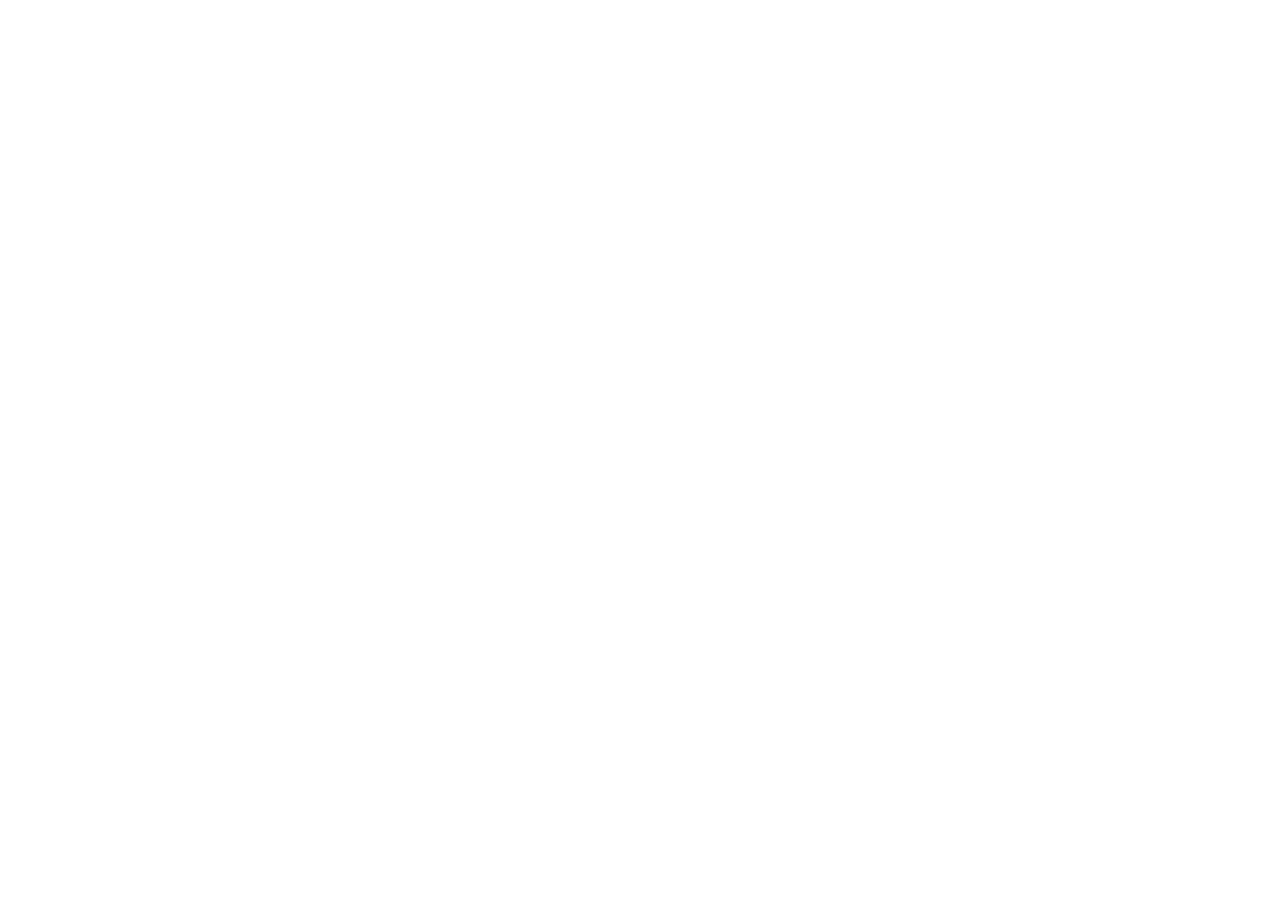
==== index.html @ 23569880 "Initialize HTML, JS, CSS files" ====
<!DOCTYPE html>
<html lang="en">
<head>
    <meta charset="UTF-8">
    <meta http-equiv="X-UA-Compatible" content="IE=edge">
    <meta name="viewport" content="width=device-width, initial-scale=1.0">
    <title>Weather App</title>
</head>
<body>
    
</body>
</html>
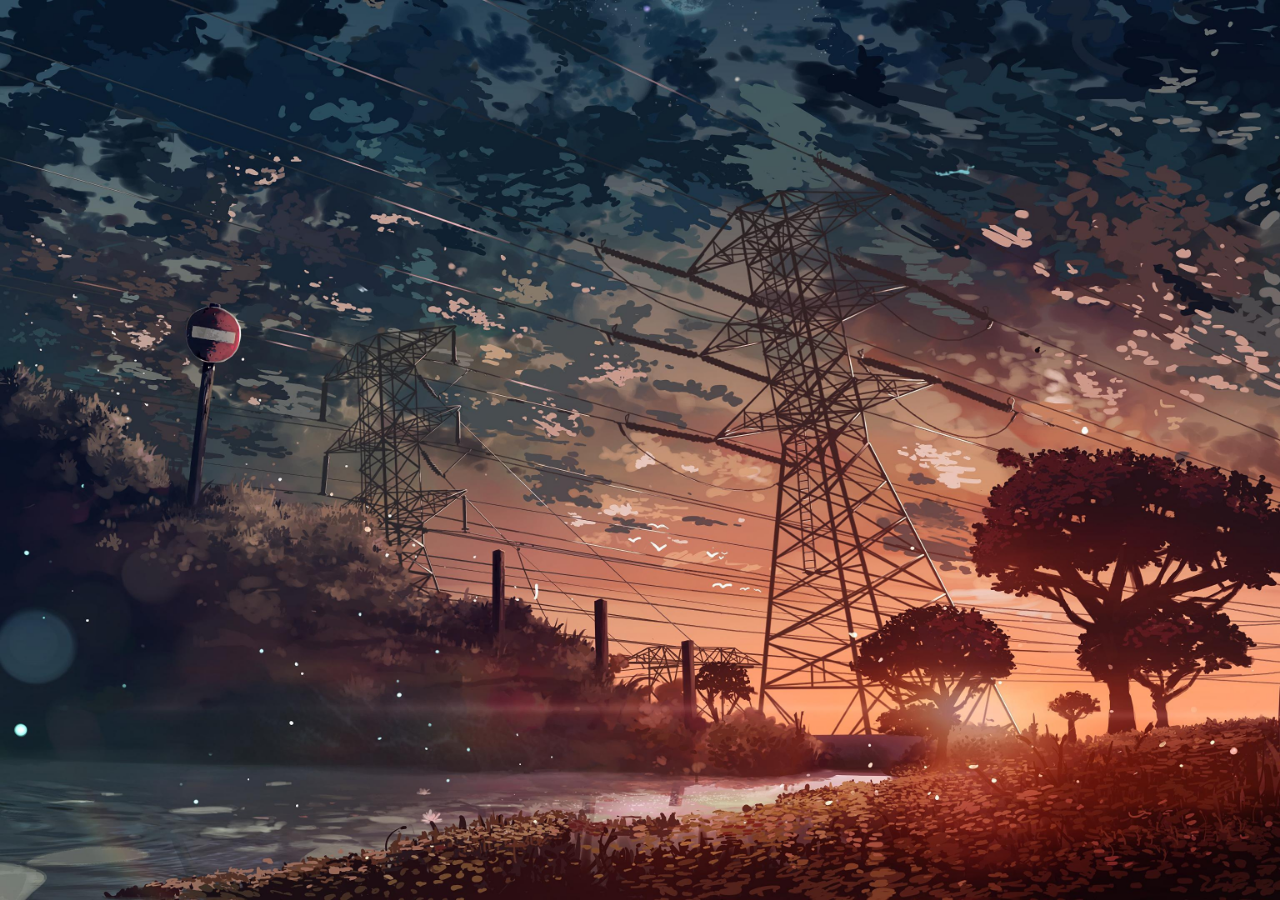
==== commit 81af724a: "Add background image" ====
--- a/index.html
+++ b/index.html
@@ -4,9 +4,11 @@
     <meta charset="UTF-8">
     <meta http-equiv="X-UA-Compatible" content="IE=edge">
     <meta name="viewport" content="width=device-width, initial-scale=1.0">
+    <link rel = "stylesheet" href = "style.css">
+    <script src = "script.js" defer></script>
     <title>Weather App</title>
 </head>
 <body>
-    
+
 </body>
 </html>--- a/style.css
+++ b/style.css
@@ -0,0 +1,10 @@
+html, body {
+    min-height: 100%;
+}
+
+body {
+    background-image:url('images/wallpaper2.jpg');
+    background-repeat:no-repeat;
+    background-size: cover;
+    background-position: center;
+}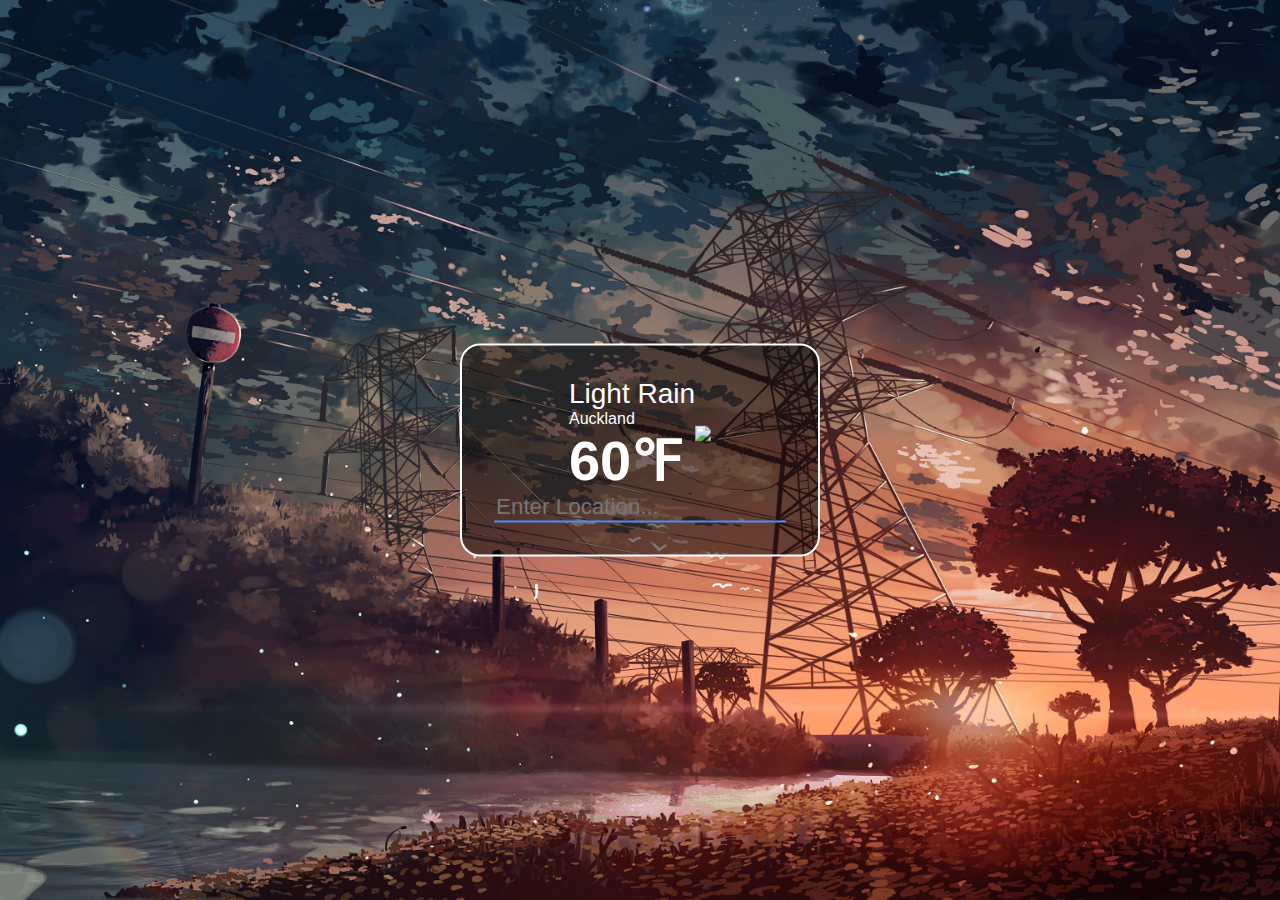
==== commit 42cd323a: "Add current weather display" ====
--- a/index.html
+++ b/index.html
@@ -5,10 +5,28 @@
     <meta http-equiv="X-UA-Compatible" content="IE=edge">
     <meta name="viewport" content="width=device-width, initial-scale=1.0">
     <link rel = "stylesheet" href = "style.css">
+    <link rel="stylesheet" href="https://maxcdn.bootstrapcdn.com/bootstrap/4.0.0-alpha.6/css/bootstrap.min.css" integrity="sha384-rwoIResjU2yc3z8GV/NPeZWAv56rSmLldC3R/AZzGRnGxQQKnKkoFVhFQhNUwEyJ" crossorigin="anonymous">
     <script src = "script.js" defer></script>
     <title>Weather App</title>
 </head>
 <body>
+    <div id = "current">
+        <div class="weather-card">
+            <div class="header">
+                <div class = "precipitation" id="precipitation">Light Rain</div>
+                <div class="city">Auckland</div>
+                <div class="temperature">60&#8457</div>
+            </div>
+            <div class="weather-image">
+                <img id="icon" src="https://openweathermap.org/img/wn/04n@2x.png">
+            </div>
+        </div>
+        <div>
+            <input placeholder="Enter Location..." type="text" name="fname" autofocus />
+            <div class="error"></div>
+            <div class="error"></div>
+        </div>
+    </div>
 
 </body>
 </html>--- a/style.css
+++ b/style.css
@@ -7,4 +7,62 @@
     background-repeat:no-repeat;
     background-size: cover;
     background-position: center;
-}+    
+}
+
+
+
+#current {
+    display: flex;
+    flex-direction: column;
+    justify-content: center;
+    align-items: center;
+
+    position: absolute;
+    top: 50%;
+    left: 50%;
+    transform: translate(-50%,-50%);
+
+    padding: 32px;
+    border: solid 2px white;
+    background: rgba(0, 0, 0, 0.5);
+    border-radius: 20px;
+}
+
+.weather-card {
+    display: flex;
+    flex-direction: row;
+    align-items: center;
+    font-family: montserrat,sans-serif;
+    color:white;
+}
+
+#precipitation {
+    font-size: 28px;;
+}
+
+.temperature {
+    font-size: 56px;
+    font-weight: bolder;
+}
+
+input {
+    border: 0;
+    outline: 0;
+    background: transparent;
+    border-bottom: 2px solid white;
+    font-size: 1.4rem;
+    color: white;
+}
+
+input:focus {
+    border-bottom: 2px solid #4c8bf8;
+}
+
+.error {
+    color: white;
+    font-size: x-small;
+    inline-size: 250px;
+    overflow-wrap: break-word;
+    text-align: center;
+}
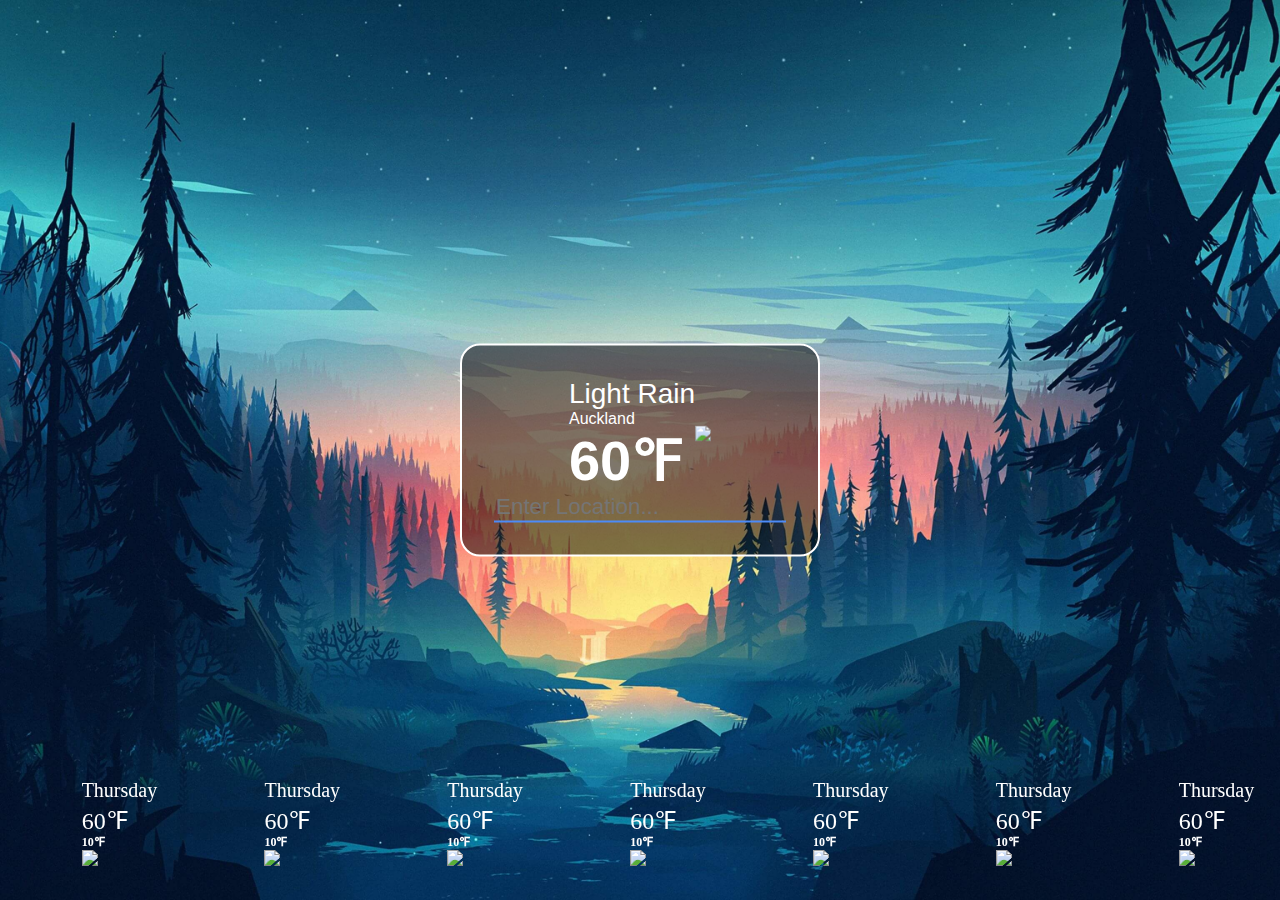
==== commit e5c2421d: "Add daily weather cards styling" ====
--- a/index.html
+++ b/index.html
@@ -28,5 +28,77 @@
         </div>
     </div>
 
+    <div id ="bottom">
+        <div class="daily-forecast" id="one">
+            <div class="small-card">
+                <div class="day">Thursday</div>
+                <div class="high">60&#8457</div>
+                <div class="low">10&#8457</div>
+                <div class="daily-icon">
+                    <img id="daily-icon" src="https://openweathermap.org/img/wn/04n@2x.png">
+                </div>
+            </div>
+        </div>
+        <div class="daily-forecast" id="two">
+            <div class="small-card">
+                <div class="day">Thursday</div>
+                <div class="high">60&#8457</div>
+                <div class="low">10&#8457</div>
+                <div class="daily-icon">
+                    <img id="daily-icon" src="https://openweathermap.org/img/wn/04n@2x.png">
+                </div>
+            </div>
+        </div>
+        <div class="daily-forecast" id="three">
+            <div class="small-card">
+                <div class="day">Thursday</div>
+                <div class="high">60&#8457</div>
+                <div class="low">10&#8457</div>
+                <div class="daily-icon">
+                    <img id="daily-icon" src="https://openweathermap.org/img/wn/04n@2x.png">
+                </div>
+            </div>
+        </div>
+        <div class="daily-forecast" id="four">
+            <div class="small-card">
+                <div class="day">Thursday</div>
+                <div class="high">60&#8457</div>
+                <div class="low">10&#8457</div>
+                <div class="daily-icon">
+                    <img id="daily-icon" src="https://openweathermap.org/img/wn/04n@2x.png">
+                </div>
+            </div>
+        </div>
+        <div class="daily-forecast" id="five">
+            <div class="small-card">
+                <div class="day">Thursday</div>
+                <div class="high">60&#8457</div>
+                <div class="low">10&#8457</div>
+                <div class="daily-icon">
+                    <img id="daily-icon" src="https://openweathermap.org/img/wn/04n@2x.png">
+                </div>
+            </div>
+        </div>
+        <div class="daily-forecast" id="six">
+            <div class="small-card">
+                <div class="day">Thursday</div>
+                <div class="high">60&#8457</div>
+                <div class="low">10&#8457</div>
+                <div class="daily-icon">
+                    <img id="daily-icon" src="https://openweathermap.org/img/wn/04n@2x.png">
+                </div>
+            </div>
+        </div>
+        <div class="daily-forecast" id="seven">
+            <div class="small-card">
+                <div class="day">Thursday</div>
+                <div class="high">60&#8457</div>
+                <div class="low">10&#8457</div>
+                <div class="daily-icon">
+                    <img id="daily-icon" src="https://openweathermap.org/img/wn/04n@2x.png">
+                </div>
+            </div> 
+        </div>
+    </div>
 </body>
 </html>--- a/style.css
+++ b/style.css
@@ -1,17 +1,17 @@
-html, body {
-    min-height: 100%;
+/*general*/
+html {
+    height: 100%;
 }
 
 body {
-    background-image:url('images/wallpaper2.jpg');
+    background-image:url('images/bg.jpg');
     background-repeat:no-repeat;
     background-size: cover;
-    background-position: center;
-    
+    background-position: center;   
 }
 
 
-
+/*main weather card*/
 #current {
     display: flex;
     flex-direction: column;
@@ -46,6 +46,9 @@
     font-weight: bolder;
 }
 
+
+
+/*user location input*/
 input {
     border: 0;
     outline: 0;
@@ -66,3 +69,39 @@
     overflow-wrap: break-word;
     text-align: center;
 }
+
+
+/*small daily weather cards*/
+#bottom {
+    display: flex;
+    flex-direction: row;
+    justify-content:space-around;
+    align-items: center;
+    padding: 10px;
+    position: fixed;
+    bottom: 0;
+    width: 100%;
+    color:white;
+    margin-left: 10px;
+    margin-right: 10px;
+    margin-bottom: 20px;
+}
+
+
+
+
+.day{
+    margin-bottom: 5px;
+    font-size: 20px;
+    font-weight: 500;
+}
+
+.high{
+    font-size: 24px;
+    font-weight:700rem;
+}
+
+.low{
+    font-size: 12px;
+    font-weight: 600;
+}